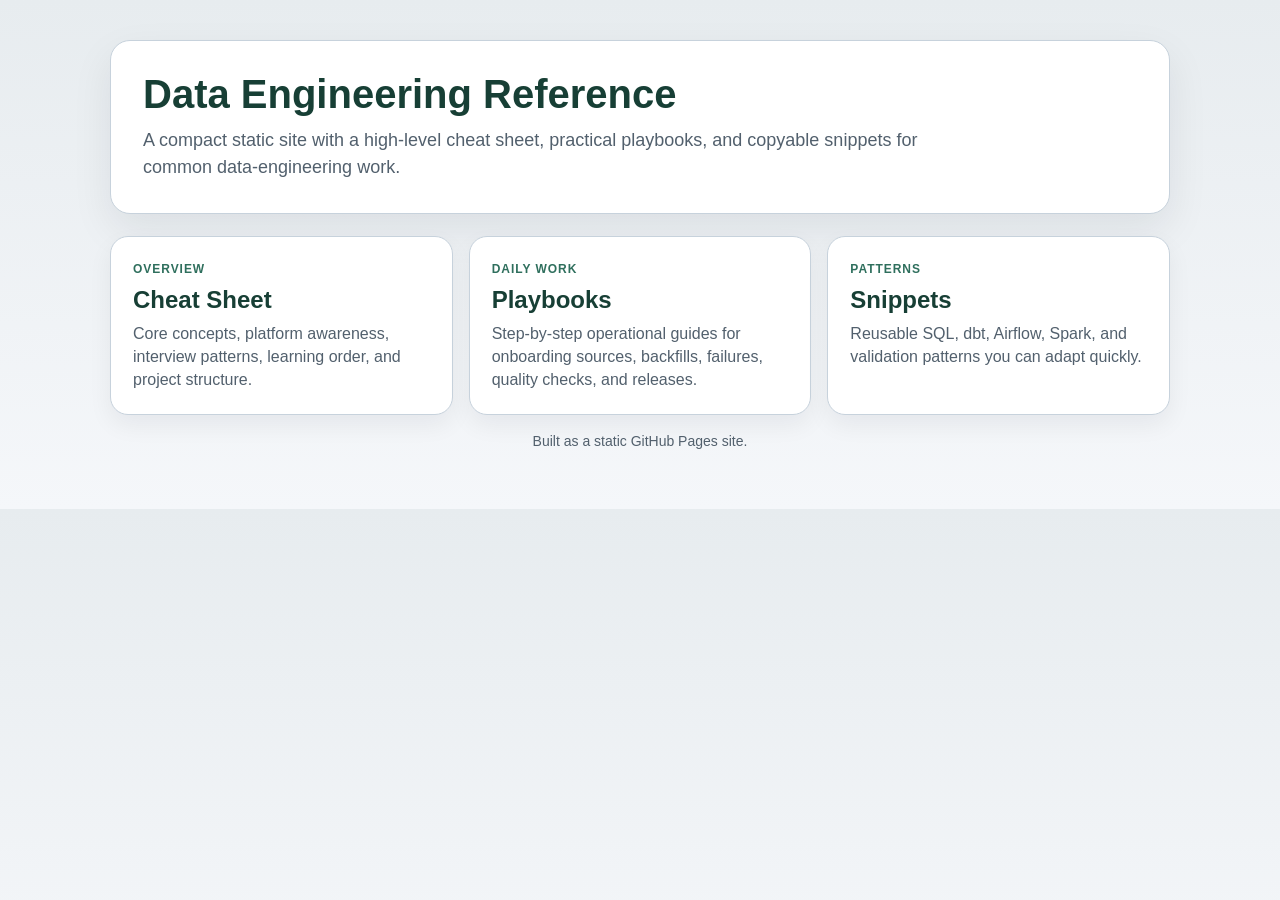
==== index.html @ 8a565429 "Initial static site" ====
<!doctype html>
<html lang="en">
<head>
  <meta charset="utf-8" />
  <meta name="viewport" content="width=device-width, initial-scale=1" />
  <title>Data Engineering Reference</title>
  <style>
    :root {
      --bg: #edf1f5;
      --panel: #ffffff;
      --ink: #1f2933;
      --muted: #52606d;
      --accent: #173f35;
      --accent-2: #2f6f5d;
      --border: #c7d2dc;
    }

    * { box-sizing: border-box; }

    body {
      margin: 0;
      font-family: -apple-system, BlinkMacSystemFont, "Segoe UI", sans-serif;
      background: linear-gradient(180deg, #e7ecef, #f5f7fa);
      color: var(--ink);
    }

    .wrap {
      max-width: 1100px;
      margin: 0 auto;
      padding: 40px 20px 60px;
    }

    .hero {
      background: var(--panel);
      border: 1px solid var(--border);
      border-radius: 20px;
      padding: 32px;
      box-shadow: 0 16px 40px rgba(15, 23, 42, 0.08);
      margin-bottom: 22px;
    }

    h1 {
      margin: 0 0 12px;
      font-size: 40px;
      line-height: 1.05;
      color: var(--accent);
    }

    .hero p {
      margin: 0;
      font-size: 18px;
      line-height: 1.5;
      color: var(--muted);
      max-width: 800px;
    }

    .grid {
      display: grid;
      grid-template-columns: repeat(auto-fit, minmax(260px, 1fr));
      gap: 16px;
    }

    .card {
      display: block;
      text-decoration: none;
      color: inherit;
      background: var(--panel);
      border: 1px solid var(--border);
      border-radius: 18px;
      padding: 22px;
      box-shadow: 0 10px 24px rgba(15, 23, 42, 0.06);
      transition: transform 120ms ease, box-shadow 120ms ease, border-color 120ms ease;
    }

    .card:hover {
      transform: translateY(-2px);
      box-shadow: 0 16px 28px rgba(15, 23, 42, 0.10);
      border-color: var(--accent-2);
    }

    .eyebrow {
      display: inline-block;
      font-size: 12px;
      font-weight: 700;
      letter-spacing: 0.08em;
      text-transform: uppercase;
      color: var(--accent-2);
      margin-bottom: 10px;
    }

    .card h2 {
      margin: 0 0 8px;
      font-size: 24px;
      color: var(--accent);
    }

    .card p {
      margin: 0;
      line-height: 1.45;
      color: var(--muted);
    }

    .footer {
      margin-top: 18px;
      color: var(--muted);
      font-size: 14px;
      text-align: center;
    }
  </style>
</head>
<body>
  <div class="wrap">
    <section class="hero">
      <h1>Data Engineering Reference</h1>
      <p>
        A compact static site with a high-level cheat sheet, practical playbooks,
        and copyable snippets for common data-engineering work.
      </p>
    </section>

    <section class="grid">
      <a class="card" href="data_engineer_cheatsheet.html">
        <div class="eyebrow">Overview</div>
        <h2>Cheat Sheet</h2>
        <p>Core concepts, platform awareness, interview patterns, learning order, and project structure.</p>
      </a>

      <a class="card" href="data_engineer_playbooks.html">
        <div class="eyebrow">Daily Work</div>
        <h2>Playbooks</h2>
        <p>Step-by-step operational guides for onboarding sources, backfills, failures, quality checks, and releases.</p>
      </a>

      <a class="card" href="data_engineer_snippets.html">
        <div class="eyebrow">Patterns</div>
        <h2>Snippets</h2>
        <p>Reusable SQL, dbt, Airflow, Spark, and validation patterns you can adapt quickly.</p>
      </a>
    </section>

    <div class="footer">
      Built as a static GitHub Pages site.
    </div>
  </div>
</body>
</html>
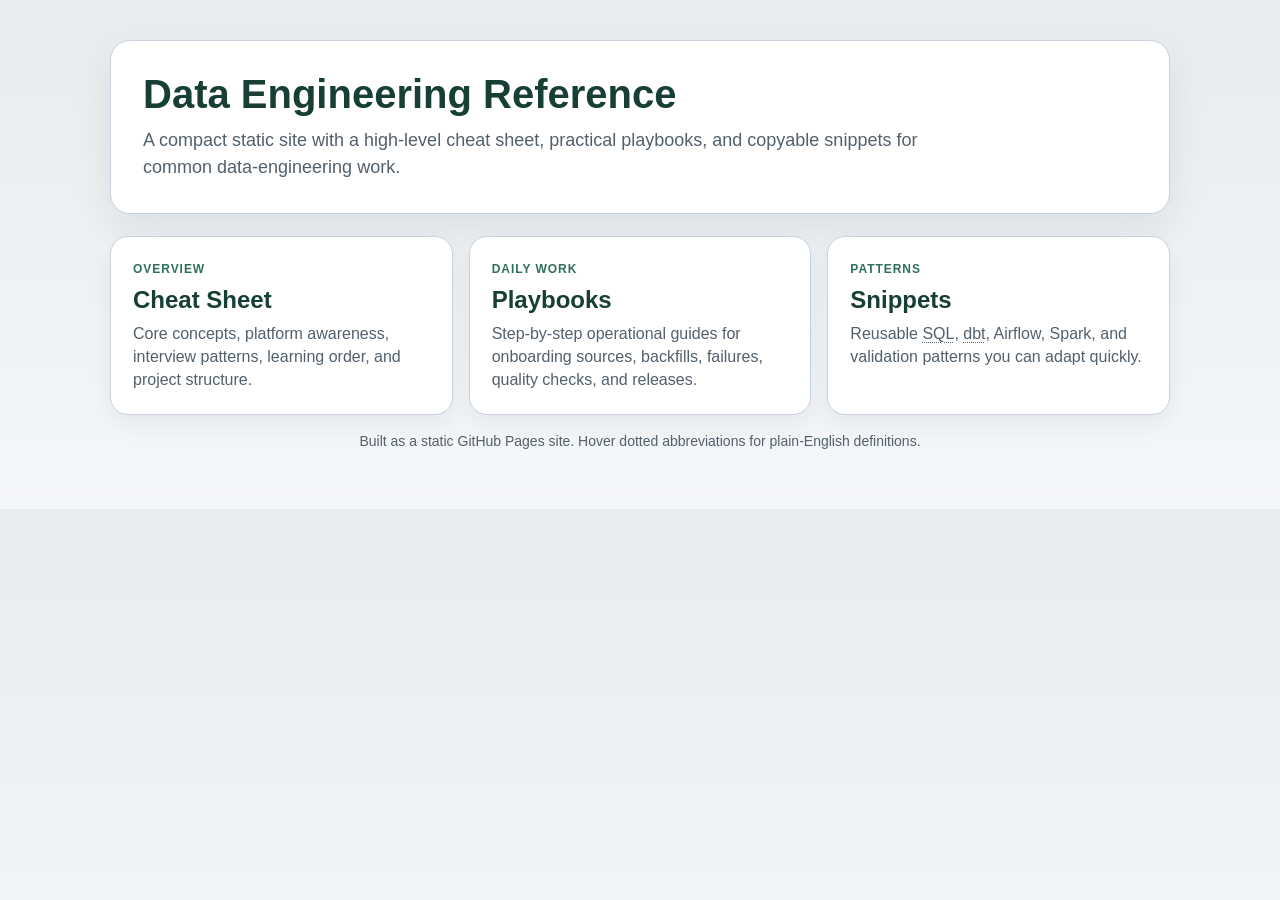
==== commit 85613688: "Add acronym hover tooltips" ====
--- a/index.html
+++ b/index.html
@@ -4,6 +4,7 @@
   <meta charset="utf-8" />
   <meta name="viewport" content="width=device-width, initial-scale=1" />
   <title>Data Engineering Reference</title>
+  <link rel="stylesheet" href="tooltip-acronyms.css" />
   <style>
     :root {
       --bg: #edf1f5;
@@ -107,6 +108,7 @@
       text-align: center;
     }
   </style>
+  <script defer src="tooltip-acronyms.js"></script>
 </head>
 <body>
   <div class="wrap">
@@ -139,7 +141,7 @@
     </section>
 
     <div class="footer">
-      Built as a static GitHub Pages site.
+      Built as a static GitHub Pages site. Hover dotted abbreviations for plain-English definitions.
     </div>
   </div>
 </body>
--- a/tooltip-acronyms.css
+++ b/tooltip-acronyms.css
@@ -0,0 +1,19 @@
+.tooltip-term,
+abbr[title] {
+  border-bottom: none;
+  cursor: help;
+  font-style: normal;
+  text-decoration-line: underline;
+  text-decoration-style: dotted;
+  text-decoration-thickness: 1px;
+  text-underline-offset: 0.16em;
+}
+
+.tooltip-term:hover,
+.tooltip-term:focus-visible,
+abbr[title]:hover,
+abbr[title]:focus-visible {
+  background: rgba(23, 63, 53, 0.12);
+  border-radius: 2px;
+  outline: none;
+}
